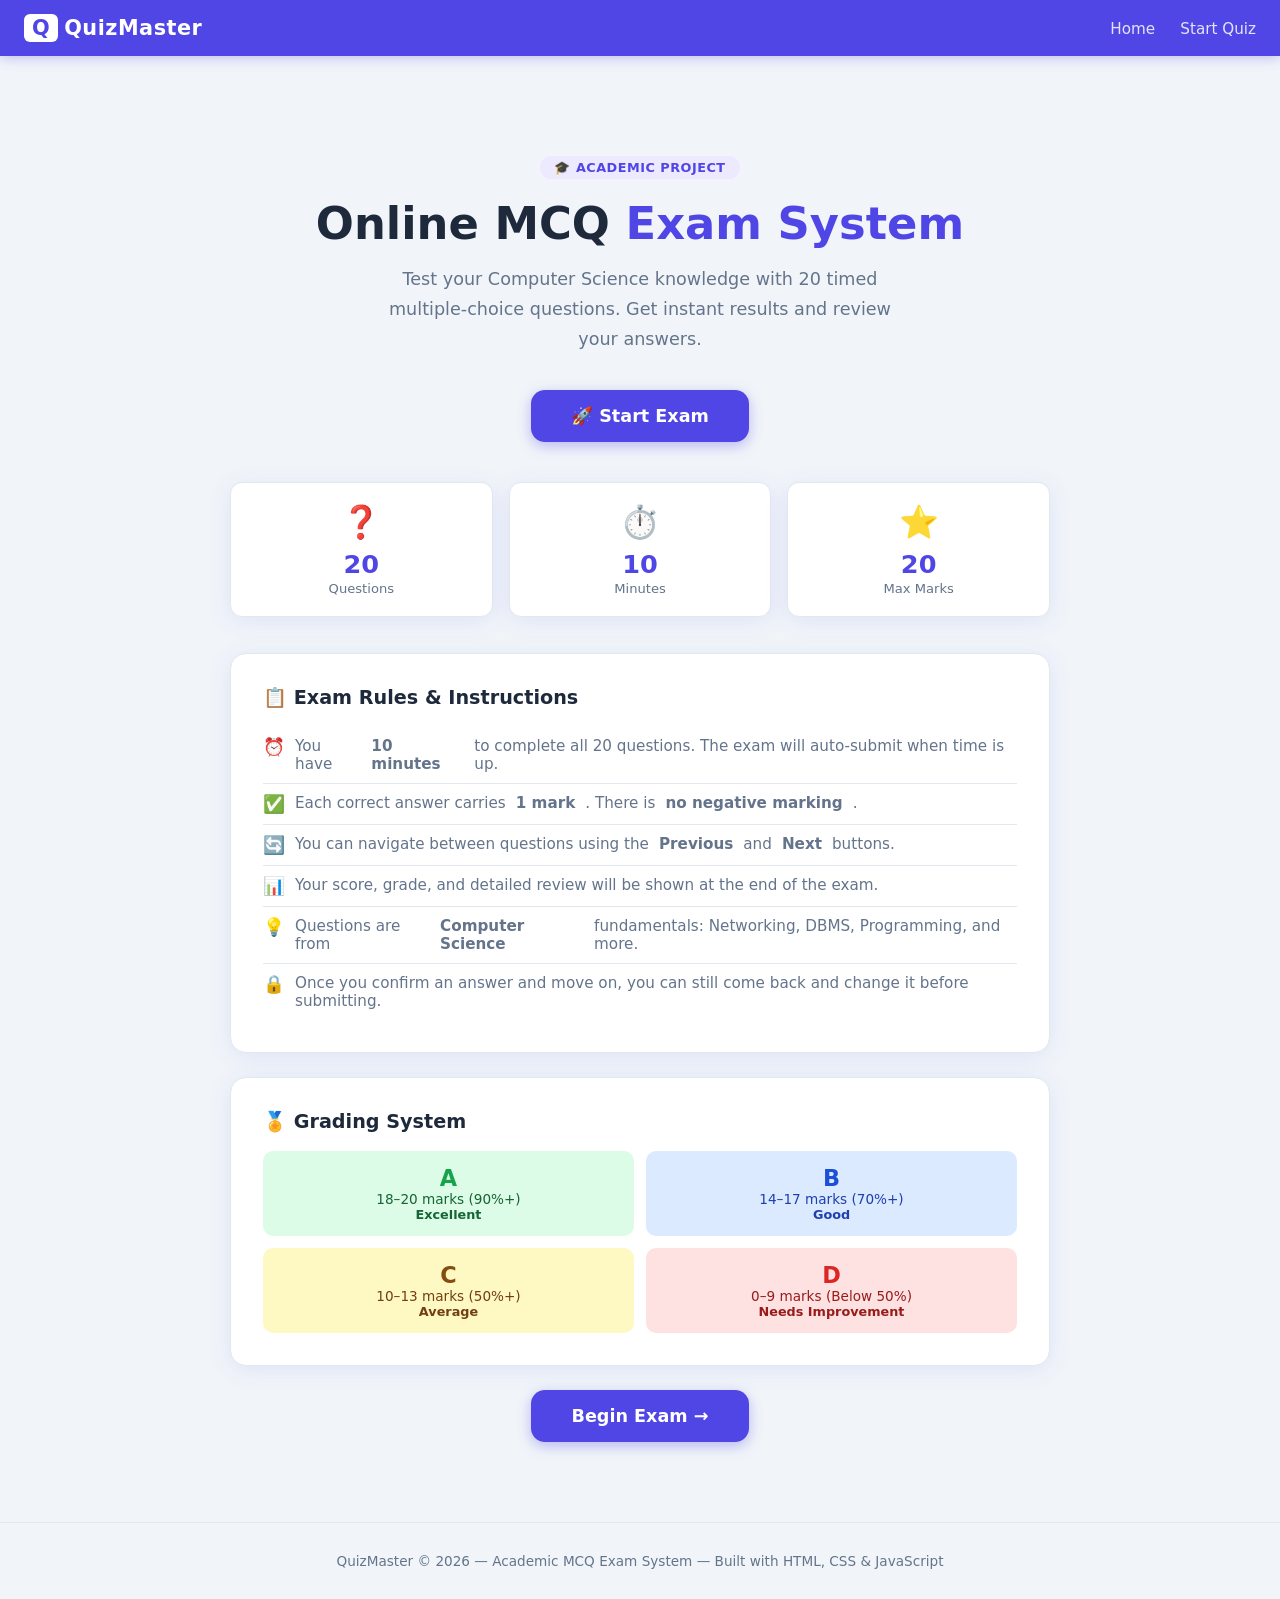
==== index.html @ 5ec212ed "build: complete Online MCQ Exam System academic project Agent-Logs-Url: https://github.com/manikanta" ====
<!DOCTYPE html>
<html lang="en">
<head>
  <meta charset="UTF-8" />
  <meta name="viewport" content="width=device-width, initial-scale=1.0" />
  <title>QuizMaster – Academic MCQ Exam System</title>
  <link rel="stylesheet" href="style.css" />
</head>
<body>

  <!-- NAVBAR -->
  <nav class="navbar">
    <a href="index.html" class="logo"><span>Q</span>QuizMaster</a>
    <div class="nav-links">
      <a href="index.html">Home</a>
      <a href="quiz.html">Start Quiz</a>
    </div>
  </nav>

  <!-- HERO -->
  <div class="container">
    <div class="hero">
      <span class="badge">🎓 Academic Project</span>
      <h1>Online MCQ <span>Exam System</span></h1>
      <p>Test your Computer Science knowledge with 20 timed multiple-choice questions. Get instant results and review your answers.</p>
      <a href="quiz.html" class="btn btn-primary btn-lg">
        🚀 Start Exam
      </a>
    </div>

    <!-- STATS -->
    <div class="stats-grid">
      <div class="stat-card">
        <div class="stat-icon">❓</div>
        <div class="stat-value">20</div>
        <div class="stat-label">Questions</div>
      </div>
      <div class="stat-card">
        <div class="stat-icon">⏱️</div>
        <div class="stat-value">10</div>
        <div class="stat-label">Minutes</div>
      </div>
      <div class="stat-card">
        <div class="stat-icon">⭐</div>
        <div class="stat-value">20</div>
        <div class="stat-label">Max Marks</div>
      </div>
    </div>

    <!-- INFO CARD -->
    <div class="card">
      <h2 style="font-size:1.2rem;font-weight:700;margin-bottom:18px;">📋 Exam Rules & Instructions</h2>
      <ul class="rules-list">
        <li><span class="icon">⏰</span> You have <strong>10 minutes</strong> to complete all 20 questions. The exam will auto-submit when time is up.</li>
        <li><span class="icon">✅</span> Each correct answer carries <strong>1 mark</strong>. There is <strong>no negative marking</strong>.</li>
        <li><span class="icon">🔄</span> You can navigate between questions using the <strong>Previous</strong> and <strong>Next</strong> buttons.</li>
        <li><span class="icon">📊</span> Your score, grade, and detailed review will be shown at the end of the exam.</li>
        <li><span class="icon">💡</span> Questions are from <strong>Computer Science</strong> fundamentals: Networking, DBMS, Programming, and more.</li>
        <li><span class="icon">🔒</span> Once you confirm an answer and move on, you can still come back and change it before submitting.</li>
      </ul>
    </div>

    <!-- GRADING CARD -->
    <div class="card">
      <h2 style="font-size:1.2rem;font-weight:700;margin-bottom:18px;">🏅 Grading System</h2>
      <div style="display:grid;grid-template-columns:repeat(2,1fr);gap:12px;">
        <div style="padding:14px;border-radius:10px;background:#dcfce7;text-align:center;">
          <div style="font-size:1.4rem;font-weight:800;color:#16a34a;">A</div>
          <div style="font-size:0.85rem;color:#166534;">18–20 marks (90%+)</div>
          <div style="font-size:0.8rem;color:#166534;font-weight:600;">Excellent</div>
        </div>
        <div style="padding:14px;border-radius:10px;background:#dbeafe;text-align:center;">
          <div style="font-size:1.4rem;font-weight:800;color:#1d4ed8;">B</div>
          <div style="font-size:0.85rem;color:#1e40af;">14–17 marks (70%+)</div>
          <div style="font-size:0.8rem;color:#1e40af;font-weight:600;">Good</div>
        </div>
        <div style="padding:14px;border-radius:10px;background:#fef9c3;text-align:center;">
          <div style="font-size:1.4rem;font-weight:800;color:#854d0e;">C</div>
          <div style="font-size:0.85rem;color:#713f12;">10–13 marks (50%+)</div>
          <div style="font-size:0.8rem;color:#713f12;font-weight:600;">Average</div>
        </div>
        <div style="padding:14px;border-radius:10px;background:#fee2e2;text-align:center;">
          <div style="font-size:1.4rem;font-weight:800;color:#dc2626;">D</div>
          <div style="font-size:0.85rem;color:#991b1b;">0–9 marks (Below 50%)</div>
          <div style="font-size:0.8rem;color:#991b1b;font-weight:600;">Needs Improvement</div>
        </div>
      </div>
    </div>

    <div style="text-align:center;margin-top:10px;">
      <a href="quiz.html" class="btn btn-primary btn-lg">Begin Exam →</a>
    </div>
  </div>

  <footer>
    <p>QuizMaster &copy; 2026 &mdash; Academic MCQ Exam System &mdash; Built with HTML, CSS &amp; JavaScript</p>
  </footer>

</body>
</html>
---- style.css ----
/* ===== GLOBAL RESET & VARIABLES ===== */
* {
  margin: 0;
  padding: 0;
  box-sizing: border-box;
}

:root {
  --primary: #4f46e5;
  --primary-dark: #3730a3;
  --primary-light: #818cf8;
  --success: #16a34a;
  --danger: #dc2626;
  --warning: #d97706;
  --bg: #f1f5f9;
  --card-bg: #ffffff;
  --text: #1e293b;
  --text-light: #64748b;
  --border: #e2e8f0;
  --shadow: 0 4px 24px rgba(79, 70, 229, 0.10);
  --radius: 16px;
}

body {
  font-family: 'Segoe UI', system-ui, -apple-system, sans-serif;
  background: var(--bg);
  color: var(--text);
  min-height: 100vh;
}

/* ===== NAVBAR ===== */
.navbar {
  background: var(--primary);
  color: #fff;
  padding: 16px 24px;
  display: flex;
  align-items: center;
  justify-content: space-between;
  box-shadow: 0 2px 12px rgba(79,70,229,0.3);
}

.navbar .logo {
  font-size: 1.3rem;
  font-weight: 700;
  letter-spacing: 0.5px;
  text-decoration: none;
  color: #fff;
}

.navbar .logo span {
  background: #fff;
  color: var(--primary);
  border-radius: 6px;
  padding: 2px 8px;
  margin-right: 6px;
  font-weight: 800;
}

.nav-links a {
  color: rgba(255,255,255,0.85);
  text-decoration: none;
  margin-left: 20px;
  font-size: 0.95rem;
  transition: color 0.2s;
}

.nav-links a:hover { color: #fff; }

/* ===== CONTAINER ===== */
.container {
  max-width: 860px;
  margin: 0 auto;
  padding: 40px 20px;
}

/* ===== HERO (Home) ===== */
.hero {
  text-align: center;
  padding: 60px 20px 40px;
}

.hero .badge {
  display: inline-block;
  background: #ede9fe;
  color: var(--primary);
  font-size: 0.8rem;
  font-weight: 600;
  border-radius: 999px;
  padding: 4px 14px;
  margin-bottom: 18px;
  letter-spacing: 0.5px;
  text-transform: uppercase;
}

.hero h1 {
  font-size: 2.8rem;
  font-weight: 800;
  color: var(--text);
  line-height: 1.2;
  margin-bottom: 14px;
}

.hero h1 span { color: var(--primary); }

.hero p {
  font-size: 1.1rem;
  color: var(--text-light);
  max-width: 520px;
  margin: 0 auto 36px;
  line-height: 1.7;
}

/* ===== CARDS ===== */
.card {
  background: var(--card-bg);
  border-radius: var(--radius);
  box-shadow: var(--shadow);
  border: 1px solid var(--border);
  padding: 32px;
  margin-bottom: 24px;
}

/* ===== STATS GRID ===== */
.stats-grid {
  display: grid;
  grid-template-columns: repeat(3, 1fr);
  gap: 16px;
  margin-bottom: 36px;
}

.stat-card {
  background: var(--card-bg);
  border-radius: 12px;
  border: 1px solid var(--border);
  padding: 20px;
  text-align: center;
  box-shadow: var(--shadow);
}

.stat-card .stat-icon {
  font-size: 2rem;
  margin-bottom: 8px;
}

.stat-card .stat-value {
  font-size: 1.6rem;
  font-weight: 800;
  color: var(--primary);
}

.stat-card .stat-label {
  font-size: 0.82rem;
  color: var(--text-light);
  margin-top: 2px;
}

/* ===== BUTTONS ===== */
.btn {
  display: inline-flex;
  align-items: center;
  gap: 8px;
  padding: 14px 32px;
  border-radius: 12px;
  font-size: 1rem;
  font-weight: 600;
  cursor: pointer;
  border: none;
  text-decoration: none;
  transition: all 0.2s;
}

.btn-primary {
  background: var(--primary);
  color: #fff;
  box-shadow: 0 4px 14px rgba(79,70,229,0.35);
}

.btn-primary:hover {
  background: var(--primary-dark);
  transform: translateY(-1px);
  box-shadow: 0 6px 20px rgba(79,70,229,0.4);
}

.btn-outline {
  background: transparent;
  color: var(--primary);
  border: 2px solid var(--primary);
}

.btn-outline:hover {
  background: var(--primary);
  color: #fff;
}

.btn-success {
  background: var(--success);
  color: #fff;
}

.btn-lg { padding: 16px 40px; font-size: 1.1rem; border-radius: 14px; }

/* ===== FORM: NAME INPUT ===== */
.form-group {
  margin-bottom: 20px;
}

.form-group label {
  display: block;
  font-weight: 600;
  margin-bottom: 8px;
  color: var(--text);
}

.form-group input, .form-group select {
  width: 100%;
  padding: 14px 16px;
  border: 2px solid var(--border);
  border-radius: 10px;
  font-size: 1rem;
  color: var(--text);
  background: #f8fafc;
  outline: none;
  transition: border-color 0.2s;
}

.form-group input:focus, .form-group select:focus {
  border-color: var(--primary);
  background: #fff;
}

/* ===== RULES LIST ===== */
.rules-list {
  list-style: none;
  padding: 0;
}

.rules-list li {
  padding: 10px 0;
  border-bottom: 1px solid var(--border);
  display: flex;
  align-items: flex-start;
  gap: 10px;
  color: var(--text-light);
  font-size: 0.95rem;
}

.rules-list li:last-child { border-bottom: none; }

.rules-list li .icon { font-size: 1.1rem; flex-shrink: 0; }

/* ===== QUIZ PAGE ===== */
.quiz-header {
  display: flex;
  align-items: center;
  justify-content: space-between;
  margin-bottom: 24px;
  flex-wrap: wrap;
  gap: 12px;
}

.question-counter {
  font-size: 0.9rem;
  color: var(--text-light);
  font-weight: 500;
}

.question-counter strong { color: var(--primary); }

/* Timer */
.timer-wrap {
  display: flex;
  align-items: center;
  gap: 8px;
  background: #fef3c7;
  border: 2px solid #fcd34d;
  border-radius: 10px;
  padding: 8px 16px;
}

.timer-wrap .timer-icon { font-size: 1.1rem; }

.timer-display {
  font-size: 1.2rem;
  font-weight: 700;
  color: var(--warning);
  min-width: 52px;
  text-align: center;
  font-variant-numeric: tabular-nums;
}

.timer-display.danger { color: var(--danger); animation: pulse 1s infinite; }

@keyframes pulse {
  0%, 100% { opacity: 1; }
  50% { opacity: 0.5; }
}

/* Progress Bar */
.progress-bar-wrap {
  background: var(--border);
  border-radius: 999px;
  height: 8px;
  margin-bottom: 28px;
  overflow: hidden;
}

.progress-bar {
  height: 100%;
  background: linear-gradient(90deg, var(--primary), var(--primary-light));
  border-radius: 999px;
  transition: width 0.4s ease;
}

/* Question */
.question-number {
  font-size: 0.8rem;
  font-weight: 700;
  color: var(--primary);
  text-transform: uppercase;
  letter-spacing: 1px;
  margin-bottom: 10px;
}

.question-text {
  font-size: 1.2rem;
  font-weight: 600;
  color: var(--text);
  line-height: 1.5;
  margin-bottom: 24px;
}

/* Options */
.options-list {
  display: flex;
  flex-direction: column;
  gap: 12px;
  margin-bottom: 28px;
}

.option-btn {
  display: flex;
  align-items: center;
  gap: 14px;
  padding: 16px 20px;
  border: 2px solid var(--border);
  border-radius: 12px;
  background: #f8fafc;
  cursor: pointer;
  transition: all 0.2s;
  text-align: left;
  font-size: 0.97rem;
  color: var(--text);
  width: 100%;
}

.option-btn:hover:not(:disabled) {
  border-color: var(--primary);
  background: #ede9fe;
}

.option-btn.selected {
  border-color: var(--primary);
  background: #ede9fe;
  color: var(--primary-dark);
  font-weight: 600;
}

.option-btn.correct {
  border-color: var(--success);
  background: #dcfce7;
  color: var(--success);
  font-weight: 600;
}

.option-btn.wrong {
  border-color: var(--danger);
  background: #fee2e2;
  color: var(--danger);
  font-weight: 600;
}

.option-btn:disabled { cursor: default; }

.option-label {
  width: 30px;
  height: 30px;
  border-radius: 50%;
  border: 2px solid currentColor;
  display: flex;
  align-items: center;
  justify-content: center;
  font-weight: 700;
  font-size: 0.85rem;
  flex-shrink: 0;
}

/* Nav Buttons */
.quiz-nav {
  display: flex;
  justify-content: space-between;
  align-items: center;
  gap: 12px;
}

/* ===== RESULT PAGE ===== */
.result-hero {
  text-align: center;
  padding: 20px 0 30px;
}

.result-emoji {
  font-size: 4rem;
  margin-bottom: 12px;
}

.result-grade {
  display: inline-block;
  font-size: 3rem;
  font-weight: 800;
  width: 100px;
  height: 100px;
  line-height: 100px;
  border-radius: 50%;
  margin-bottom: 16px;
}

.grade-a { background: #dcfce7; color: var(--success); }
.grade-b { background: #dbeafe; color: #1d4ed8; }
.grade-c { background: #fef9c3; color: #854d0e; }
.grade-d { background: #fee2e2; color: var(--danger); }

.result-title {
  font-size: 1.8rem;
  font-weight: 800;
  margin-bottom: 6px;
}

.result-subtitle {
  color: var(--text-light);
  font-size: 1rem;
  margin-bottom: 8px;
}

/* Score breakdown */
.score-breakdown {
  display: grid;
  grid-template-columns: repeat(2, 1fr);
  gap: 14px;
  margin: 24px 0;
}

.score-item {
  text-align: center;
  padding: 18px;
  border-radius: 12px;
  background: #f8fafc;
  border: 1px solid var(--border);
}

.score-item .score-val {
  font-size: 2rem;
  font-weight: 800;
}

.score-item .score-lbl {
  font-size: 0.8rem;
  color: var(--text-light);
  margin-top: 4px;
}

.text-success { color: var(--success); }
.text-danger  { color: var(--danger); }
.text-warning { color: var(--warning); }
.text-primary { color: var(--primary); }

/* Review section */
.review-section h3 {
  font-size: 1.1rem;
  font-weight: 700;
  margin-bottom: 16px;
  color: var(--text);
}

.review-item {
  border: 1px solid var(--border);
  border-radius: 12px;
  padding: 16px;
  margin-bottom: 12px;
  background: #f8fafc;
}

.review-item .q-text {
  font-weight: 600;
  margin-bottom: 10px;
  font-size: 0.95rem;
}

.review-answer {
  display: flex;
  align-items: center;
  gap: 8px;
  font-size: 0.88rem;
  margin-bottom: 4px;
}

.review-answer .dot {
  width: 10px;
  height: 10px;
  border-radius: 50%;
  flex-shrink: 0;
}

.dot-correct { background: var(--success); }
.dot-wrong   { background: var(--danger); }
.dot-skipped { background: var(--text-light); }

/* ===== FOOTER ===== */
footer {
  text-align: center;
  padding: 30px 20px;
  color: var(--text-light);
  font-size: 0.85rem;
  border-top: 1px solid var(--border);
  margin-top: 40px;
}

/* ===== RESPONSIVE ===== */
@media (max-width: 600px) {
  .hero h1 { font-size: 2rem; }
  .stats-grid { grid-template-columns: 1fr; }
  .score-breakdown { grid-template-columns: 1fr; }
  .quiz-nav { flex-direction: column; }
  .quiz-nav .btn { width: 100%; justify-content: center; }
  .card { padding: 20px; }
}
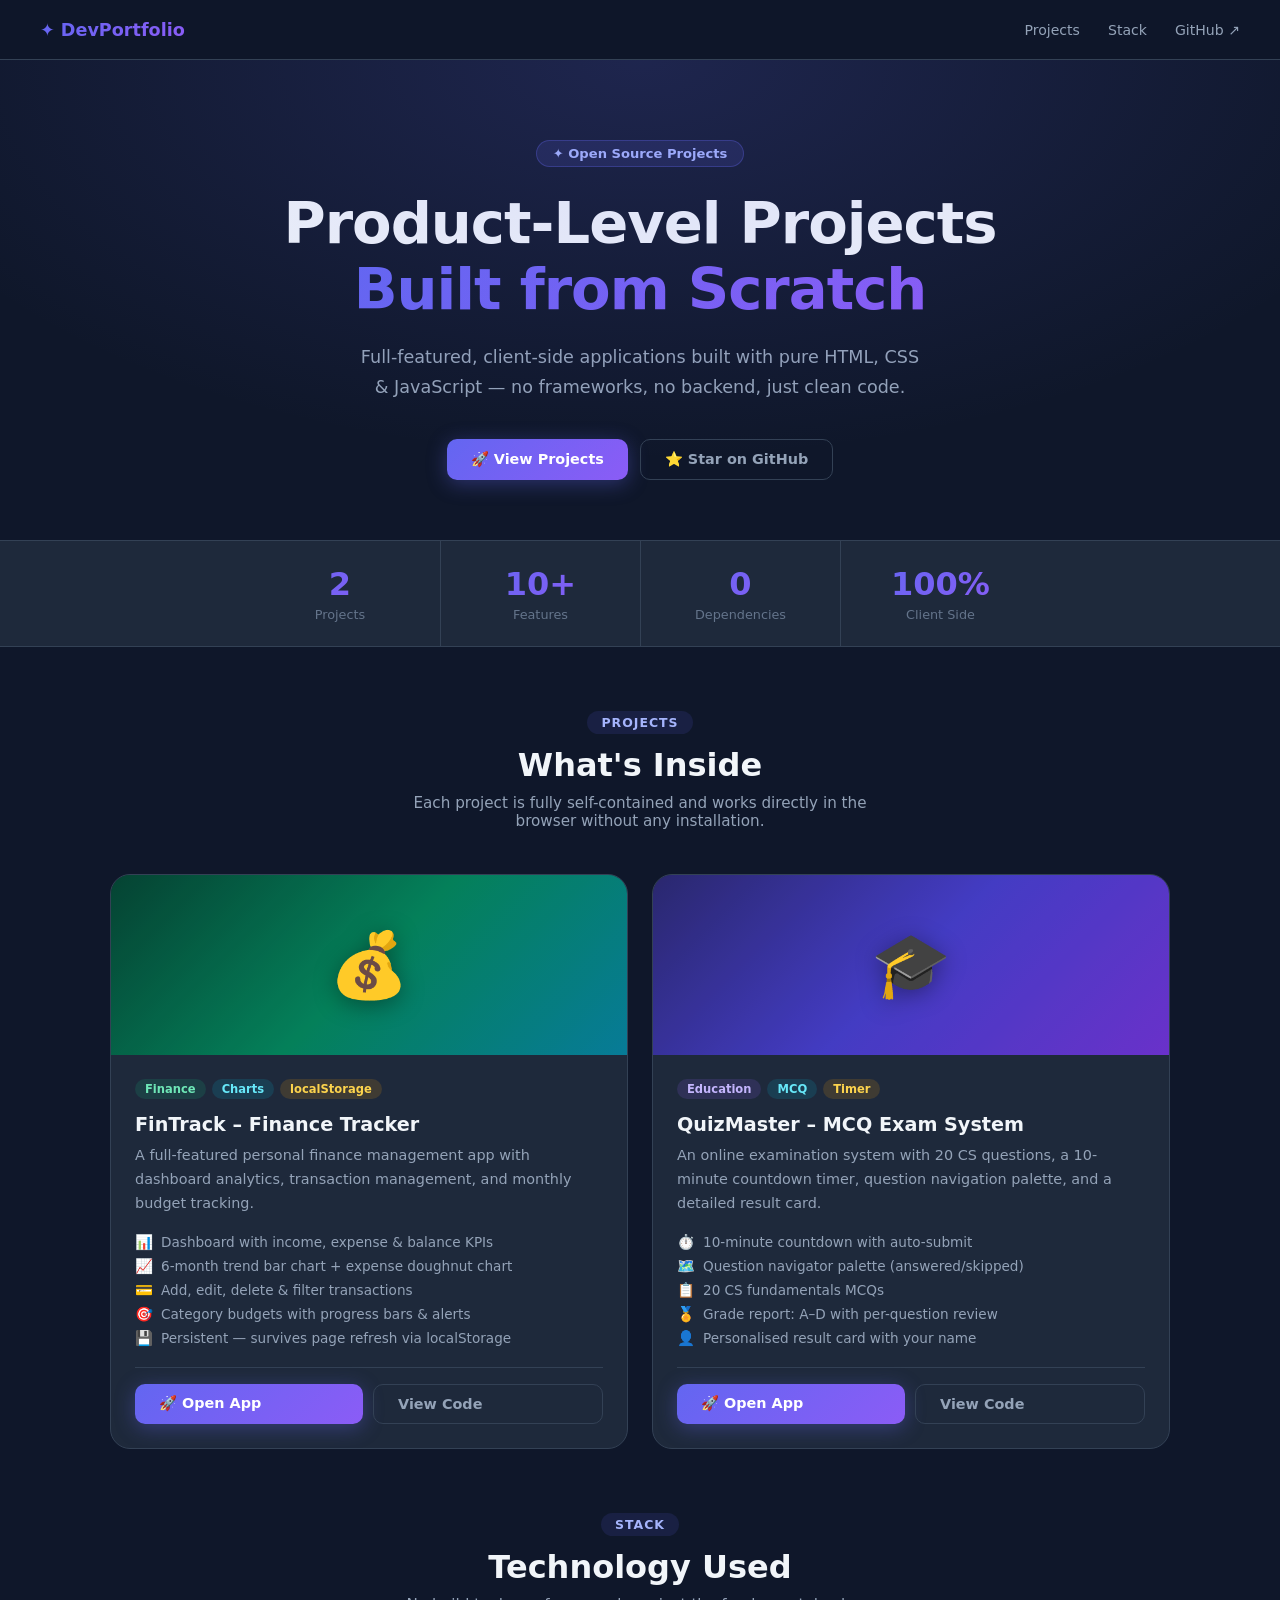
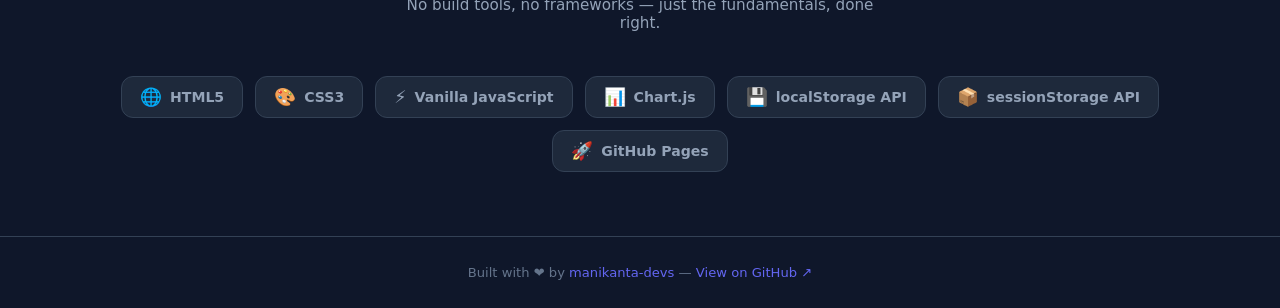
==== commit 2f131117: "deploy: add GitHub Pages workflow and portfolio landing page Agent-Logs-Url: https://github.com/mani" ====
--- a/index.html
+++ b/index.html
@@ -1,100 +1,347 @@
 <!DOCTYPE html>
 <html lang="en">
 <head>
-  <meta charset="UTF-8" />
-  <meta name="viewport" content="width=device-width, initial-scale=1.0" />
-  <title>QuizMaster – Academic MCQ Exam System</title>
-  <link rel="stylesheet" href="style.css" />
+  <meta charset="UTF-8"/>
+  <meta name="viewport" content="width=device-width,initial-scale=1.0"/>
+  <title>Dev Portfolio – Manikanta</title>
+  <style>
+    *, *::before, *::after { margin:0; padding:0; box-sizing:border-box; }
+
+    :root {
+      --bg:       #0f172a;
+      --surface:  #1e293b;
+      --surface2: #263147;
+      --border:   #334155;
+      --text:     #f1f5f9;
+      --text2:    #94a3b8;
+      --text3:    #64748b;
+      --indigo:   #6366f1;
+      --violet:   #8b5cf6;
+      --emerald:  #10b981;
+      --amber:    #f59e0b;
+      --rose:     #f43f5e;
+      --cyan:     #06b6d4;
+      --grad1:    linear-gradient(135deg,#6366f1,#8b5cf6);
+      --grad2:    linear-gradient(135deg,#10b981,#06b6d4);
+    }
+
+    body {
+      font-family:'Segoe UI',system-ui,-apple-system,sans-serif;
+      background:var(--bg);
+      color:var(--text);
+      min-height:100vh;
+    }
+
+    /* ── NAV ─────────────────────────────────────────── */
+    nav {
+      position:sticky; top:0; z-index:100;
+      background:rgba(15,23,42,.85);
+      backdrop-filter:blur(12px);
+      border-bottom:1px solid var(--border);
+      padding:0 40px;
+      height:60px;
+      display:flex; align-items:center; justify-content:space-between;
+    }
+    .brand { font-size:1.1rem; font-weight:800; background:var(--grad1); -webkit-background-clip:text; -webkit-text-fill-color:transparent; }
+    .nav-links { display:flex; gap:28px; }
+    .nav-links a { color:var(--text2); text-decoration:none; font-size:0.88rem; font-weight:500; transition:color .15s; }
+    .nav-links a:hover { color:var(--text); }
+
+    /* ── HERO ────────────────────────────────────────── */
+    .hero {
+      text-align:center;
+      padding:80px 20px 60px;
+      position:relative;
+      overflow:hidden;
+    }
+    .hero::before {
+      content:'';
+      position:absolute; inset:0;
+      background:radial-gradient(ellipse 800px 400px at 50% 0%, rgba(99,102,241,.18), transparent);
+      pointer-events:none;
+    }
+    .hero-eyebrow {
+      display:inline-flex; align-items:center; gap:8px;
+      background:rgba(99,102,241,.15);
+      border:1px solid rgba(99,102,241,.3);
+      color:#a5b4fc;
+      font-size:0.82rem; font-weight:600;
+      padding:5px 16px; border-radius:999px;
+      margin-bottom:24px;
+    }
+    .hero h1 {
+      font-size:clamp(2rem,5vw,3.6rem);
+      font-weight:900;
+      line-height:1.15;
+      margin-bottom:20px;
+      letter-spacing:-1px;
+    }
+    .hero h1 span { background:var(--grad1); -webkit-background-clip:text; -webkit-text-fill-color:transparent; }
+    .hero p { font-size:1.1rem; color:var(--text2); max-width:560px; margin:0 auto 36px; line-height:1.7; }
+
+    .hero-btns { display:flex; justify-content:center; gap:12px; flex-wrap:wrap; }
+
+    .btn {
+      display:inline-flex; align-items:center; gap:7px;
+      padding:11px 24px;
+      border-radius:10px;
+      font-size:0.9rem; font-weight:600;
+      text-decoration:none; cursor:pointer; border:none;
+      transition:all .2s;
+    }
+    .btn-gradient { background:var(--grad1); color:#fff; box-shadow:0 4px 20px rgba(99,102,241,.35); }
+    .btn-gradient:hover { transform:translateY(-2px); box-shadow:0 8px 28px rgba(99,102,241,.45); }
+    .btn-ghost { background:transparent; border:1.5px solid var(--border); color:var(--text2); }
+    .btn-ghost:hover { border-color:var(--indigo); color:var(--text); background:rgba(99,102,241,.08); }
+
+    /* ── STATS STRIP ─────────────────────────────────── */
+    .stats-strip {
+      display:flex; justify-content:center; gap:0;
+      border-top:1px solid var(--border);
+      border-bottom:1px solid var(--border);
+      background:var(--surface);
+    }
+    .stat { flex:1; max-width:200px; text-align:center; padding:24px 20px; }
+    .stat + .stat { border-left:1px solid var(--border); }
+    .stat .val { font-size:2rem; font-weight:900; background:var(--grad1); -webkit-background-clip:text; -webkit-text-fill-color:transparent; }
+    .stat .lbl { font-size:0.8rem; color:var(--text3); margin-top:4px; font-weight:500; }
+
+    /* ── SECTION ─────────────────────────────────────── */
+    .section { padding:64px 20px; max-width:1100px; margin:0 auto; }
+    .section-head { text-align:center; margin-bottom:44px; }
+    .section-tag {
+      display:inline-block;
+      background:rgba(99,102,241,.12);
+      color:#a5b4fc; font-size:0.78rem; font-weight:700;
+      padding:4px 14px; border-radius:999px;
+      text-transform:uppercase; letter-spacing:1px;
+      margin-bottom:12px;
+    }
+    .section-head h2 { font-size:clamp(1.4rem,3vw,2rem); font-weight:800; margin-bottom:10px; }
+    .section-head p  { font-size:0.95rem; color:var(--text2); max-width:500px; margin:0 auto; }
+
+    /* ── PROJECT CARDS ───────────────────────────────── */
+    .projects-grid {
+      display:grid;
+      grid-template-columns:repeat(auto-fit,minmax(340px,1fr));
+      gap:24px;
+    }
+
+    .project-card {
+      background:var(--surface);
+      border:1px solid var(--border);
+      border-radius:20px;
+      overflow:hidden;
+      display:flex; flex-direction:column;
+      transition:transform .2s, box-shadow .2s, border-color .2s;
+    }
+    .project-card:hover {
+      transform:translateY(-6px);
+      box-shadow:0 20px 60px rgba(0,0,0,.4);
+      border-color:rgba(99,102,241,.4);
+    }
+
+    .card-banner {
+      height:180px;
+      display:flex; align-items:center; justify-content:center;
+      font-size:4rem;
+      position:relative;
+      overflow:hidden;
+    }
+    .card-banner::after {
+      content:'';
+      position:absolute; inset:0;
+      background:rgba(0,0,0,.15);
+    }
+    .card-banner .emoji { position:relative; z-index:1; filter:drop-shadow(0 4px 12px rgba(0,0,0,.4)); }
+
+    .banner-quizmaster { background:linear-gradient(135deg,#312e81,#4f46e5,#7c3aed); }
+    .banner-fintrack    { background:linear-gradient(135deg,#064e3b,#059669,#0891b2); }
+
+    .card-body { padding:24px; flex:1; display:flex; flex-direction:column; }
+
+    .project-tags { display:flex; gap:6px; flex-wrap:wrap; margin-bottom:14px; }
+    .tag {
+      font-size:0.72rem; font-weight:600;
+      padding:3px 10px; border-radius:999px;
+    }
+    .tag-purple { background:rgba(139,92,246,.15); color:#c4b5fd; }
+    .tag-green  { background:rgba(16,185,129,.15); color:#6ee7b7; }
+    .tag-blue   { background:rgba(6,182,212,.15);  color:#67e8f9; }
+    .tag-amber  { background:rgba(245,158,11,.15); color:#fcd34d; }
+
+    .card-body h3 { font-size:1.2rem; font-weight:800; margin-bottom:8px; }
+    .card-body p  { font-size:0.9rem; color:var(--text2); line-height:1.65; flex:1; margin-bottom:18px; }
+
+    .feature-list { list-style:none; margin-bottom:20px; display:flex; flex-direction:column; gap:7px; }
+    .feature-list li { display:flex; align-items:flex-start; gap:8px; font-size:0.85rem; color:var(--text2); }
+    .feature-list li span { font-size:0.9rem; }
+
+    .card-footer {
+      display:flex; gap:10px; padding-top:16px;
+      border-top:1px solid var(--border);
+    }
+    .card-footer a { flex:1; text-align:center; }
+
+    /* ── TECH STACK ──────────────────────────────────── */
+    .tech-grid {
+      display:flex; justify-content:center; flex-wrap:wrap; gap:12px;
+    }
+    .tech-chip {
+      display:flex; align-items:center; gap:8px;
+      background:var(--surface);
+      border:1px solid var(--border);
+      padding:10px 18px; border-radius:12px;
+      font-size:0.88rem; font-weight:600;
+      color:var(--text2);
+      transition:all .18s;
+    }
+    .tech-chip:hover { border-color:var(--indigo); color:var(--text); background:var(--surface2); }
+    .tech-chip .tc-icon { font-size:1.1rem; }
+
+    /* ── FOOTER ──────────────────────────────────────── */
+    footer {
+      border-top:1px solid var(--border);
+      text-align:center;
+      padding:28px 20px;
+      color:var(--text3);
+      font-size:0.82rem;
+    }
+    footer a { color:var(--indigo); text-decoration:none; }
+    footer a:hover { text-decoration:underline; }
+
+    /* ── RESPONSIVE ──────────────────────────────────── */
+    @media (max-width:600px) {
+      nav { padding:0 16px; }
+      .nav-links { gap:16px; }
+      .stats-strip { flex-wrap:wrap; }
+      .stat { max-width:50%; }
+      .stat + .stat:nth-child(odd) { border-left:none; border-top:1px solid var(--border); }
+    }
+  </style>
 </head>
 <body>
 
-  <!-- NAVBAR -->
-  <nav class="navbar">
-    <a href="index.html" class="logo"><span>Q</span>QuizMaster</a>
-    <div class="nav-links">
-      <a href="index.html">Home</a>
-      <a href="quiz.html">Start Quiz</a>
-    </div>
-  </nav>
-
-  <!-- HERO -->
-  <div class="container">
-    <div class="hero">
-      <span class="badge">🎓 Academic Project</span>
-      <h1>Online MCQ <span>Exam System</span></h1>
-      <p>Test your Computer Science knowledge with 20 timed multiple-choice questions. Get instant results and review your answers.</p>
-      <a href="quiz.html" class="btn btn-primary btn-lg">
-        🚀 Start Exam
-      </a>
-    </div>
-
-    <!-- STATS -->
-    <div class="stats-grid">
-      <div class="stat-card">
-        <div class="stat-icon">❓</div>
-        <div class="stat-value">20</div>
-        <div class="stat-label">Questions</div>
+<!-- NAV -->
+<nav>
+  <div class="brand">✦ DevPortfolio</div>
+  <div class="nav-links">
+    <a href="#projects">Projects</a>
+    <a href="#stack">Stack</a>
+    <a href="https://github.com/manikanta-devs/Project-" target="_blank">GitHub ↗</a>
+  </div>
+</nav>
+
+<!-- HERO -->
+<section class="hero">
+  <div class="hero-eyebrow">✦ Open Source Projects</div>
+  <h1>Product-Level Projects<br/><span>Built from Scratch</span></h1>
+  <p>Full-featured, client-side applications built with pure HTML, CSS &amp; JavaScript — no frameworks, no backend, just clean code.</p>
+  <div class="hero-btns">
+    <a href="#projects" class="btn btn-gradient">🚀 View Projects</a>
+    <a href="https://github.com/manikanta-devs/Project-" target="_blank" class="btn btn-ghost">⭐ Star on GitHub</a>
+  </div>
+</section>
+
+<!-- STATS STRIP -->
+<div class="stats-strip">
+  <div class="stat"><div class="val">2</div><div class="lbl">Projects</div></div>
+  <div class="stat"><div class="val">10+</div><div class="lbl">Features</div></div>
+  <div class="stat"><div class="val">0</div><div class="lbl">Dependencies</div></div>
+  <div class="stat"><div class="val">100%</div><div class="lbl">Client Side</div></div>
+</div>
+
+<!-- PROJECTS -->
+<section class="section" id="projects">
+  <div class="section-head">
+    <div class="section-tag">Projects</div>
+    <h2>What's Inside</h2>
+    <p>Each project is fully self-contained and works directly in the browser without any installation.</p>
+  </div>
+
+  <div class="projects-grid">
+
+    <!-- FinTrack -->
+    <div class="project-card">
+      <div class="card-banner banner-fintrack">
+        <span class="emoji">💰</span>
       </div>
-      <div class="stat-card">
-        <div class="stat-icon">⏱️</div>
-        <div class="stat-value">10</div>
-        <div class="stat-label">Minutes</div>
-      </div>
-      <div class="stat-card">
-        <div class="stat-icon">⭐</div>
-        <div class="stat-value">20</div>
-        <div class="stat-label">Max Marks</div>
-      </div>
-    </div>
-
-    <!-- INFO CARD -->
-    <div class="card">
-      <h2 style="font-size:1.2rem;font-weight:700;margin-bottom:18px;">📋 Exam Rules & Instructions</h2>
-      <ul class="rules-list">
-        <li><span class="icon">⏰</span> You have <strong>10 minutes</strong> to complete all 20 questions. The exam will auto-submit when time is up.</li>
-        <li><span class="icon">✅</span> Each correct answer carries <strong>1 mark</strong>. There is <strong>no negative marking</strong>.</li>
-        <li><span class="icon">🔄</span> You can navigate between questions using the <strong>Previous</strong> and <strong>Next</strong> buttons.</li>
-        <li><span class="icon">📊</span> Your score, grade, and detailed review will be shown at the end of the exam.</li>
-        <li><span class="icon">💡</span> Questions are from <strong>Computer Science</strong> fundamentals: Networking, DBMS, Programming, and more.</li>
-        <li><span class="icon">🔒</span> Once you confirm an answer and move on, you can still come back and change it before submitting.</li>
-      </ul>
-    </div>
-
-    <!-- GRADING CARD -->
-    <div class="card">
-      <h2 style="font-size:1.2rem;font-weight:700;margin-bottom:18px;">🏅 Grading System</h2>
-      <div style="display:grid;grid-template-columns:repeat(2,1fr);gap:12px;">
-        <div style="padding:14px;border-radius:10px;background:#dcfce7;text-align:center;">
-          <div style="font-size:1.4rem;font-weight:800;color:#16a34a;">A</div>
-          <div style="font-size:0.85rem;color:#166534;">18–20 marks (90%+)</div>
-          <div style="font-size:0.8rem;color:#166534;font-weight:600;">Excellent</div>
+      <div class="card-body">
+        <div class="project-tags">
+          <span class="tag tag-green">Finance</span>
+          <span class="tag tag-blue">Charts</span>
+          <span class="tag tag-amber">localStorage</span>
         </div>
-        <div style="padding:14px;border-radius:10px;background:#dbeafe;text-align:center;">
-          <div style="font-size:1.4rem;font-weight:800;color:#1d4ed8;">B</div>
-          <div style="font-size:0.85rem;color:#1e40af;">14–17 marks (70%+)</div>
-          <div style="font-size:0.8rem;color:#1e40af;font-weight:600;">Good</div>
-        </div>
-        <div style="padding:14px;border-radius:10px;background:#fef9c3;text-align:center;">
-          <div style="font-size:1.4rem;font-weight:800;color:#854d0e;">C</div>
-          <div style="font-size:0.85rem;color:#713f12;">10–13 marks (50%+)</div>
-          <div style="font-size:0.8rem;color:#713f12;font-weight:600;">Average</div>
-        </div>
-        <div style="padding:14px;border-radius:10px;background:#fee2e2;text-align:center;">
-          <div style="font-size:1.4rem;font-weight:800;color:#dc2626;">D</div>
-          <div style="font-size:0.85rem;color:#991b1b;">0–9 marks (Below 50%)</div>
-          <div style="font-size:0.8rem;color:#991b1b;font-weight:600;">Needs Improvement</div>
+        <h3>FinTrack – Finance Tracker</h3>
+        <p>A full-featured personal finance management app with dashboard analytics, transaction management, and monthly budget tracking.</p>
+        <ul class="feature-list">
+          <li><span>📊</span> Dashboard with income, expense &amp; balance KPIs</li>
+          <li><span>📈</span> 6-month trend bar chart + expense doughnut chart</li>
+          <li><span>💳</span> Add, edit, delete &amp; filter transactions</li>
+          <li><span>🎯</span> Category budgets with progress bars &amp; alerts</li>
+          <li><span>💾</span> Persistent — survives page refresh via localStorage</li>
+        </ul>
+        <div class="card-footer">
+          <a href="finance/index.html" class="btn btn-gradient">🚀 Open App</a>
+          <a href="https://github.com/manikanta-devs/Project-/tree/main/finance" target="_blank" class="btn btn-ghost">View Code</a>
         </div>
       </div>
     </div>
 
-    <div style="text-align:center;margin-top:10px;">
-      <a href="quiz.html" class="btn btn-primary btn-lg">Begin Exam →</a>
+    <!-- QuizMaster -->
+    <div class="project-card">
+      <div class="card-banner banner-quizmaster">
+        <span class="emoji">🎓</span>
+      </div>
+      <div class="card-body">
+        <div class="project-tags">
+          <span class="tag tag-purple">Education</span>
+          <span class="tag tag-blue">MCQ</span>
+          <span class="tag tag-amber">Timer</span>
+        </div>
+        <h3>QuizMaster – MCQ Exam System</h3>
+        <p>An online examination system with 20 CS questions, a 10-minute countdown timer, question navigation palette, and a detailed result card.</p>
+        <ul class="feature-list">
+          <li><span>⏱️</span> 10-minute countdown with auto-submit</li>
+          <li><span>🗺️</span> Question navigator palette (answered/skipped)</li>
+          <li><span>📋</span> 20 CS fundamentals MCQs</li>
+          <li><span>🏅</span> Grade report: A–D with per-question review</li>
+          <li><span>👤</span> Personalised result card with your name</li>
+        </ul>
+        <div class="card-footer">
+          <a href="quiz-home.html" class="btn btn-gradient">🚀 Open App</a>
+          <a href="https://github.com/manikanta-devs/Project-" target="_blank" class="btn btn-ghost">View Code</a>
+        </div>
+      </div>
     </div>
-  </div>
-
-  <footer>
-    <p>QuizMaster &copy; 2026 &mdash; Academic MCQ Exam System &mdash; Built with HTML, CSS &amp; JavaScript</p>
-  </footer>
+
+  </div>
+</section>
+
+<!-- TECH STACK -->
+<section class="section" id="stack" style="padding-top:0;">
+  <div class="section-head">
+    <div class="section-tag">Stack</div>
+    <h2>Technology Used</h2>
+    <p>No build tools, no frameworks — just the fundamentals, done right.</p>
+  </div>
+  <div class="tech-grid">
+    <div class="tech-chip"><span class="tc-icon">🌐</span> HTML5</div>
+    <div class="tech-chip"><span class="tc-icon">🎨</span> CSS3</div>
+    <div class="tech-chip"><span class="tc-icon">⚡</span> Vanilla JavaScript</div>
+    <div class="tech-chip"><span class="tc-icon">📊</span> Chart.js</div>
+    <div class="tech-chip"><span class="tc-icon">💾</span> localStorage API</div>
+    <div class="tech-chip"><span class="tc-icon">📦</span> sessionStorage API</div>
+    <div class="tech-chip"><span class="tc-icon">🚀</span> GitHub Pages</div>
+  </div>
+</section>
+
+<!-- FOOTER -->
+<footer>
+  Built with ❤️ by <a href="https://github.com/manikanta-devs" target="_blank">manikanta-devs</a> &mdash;
+  <a href="https://github.com/manikanta-devs/Project-" target="_blank">View on GitHub ↗</a>
+</footer>
 
 </body>
 </html>
+
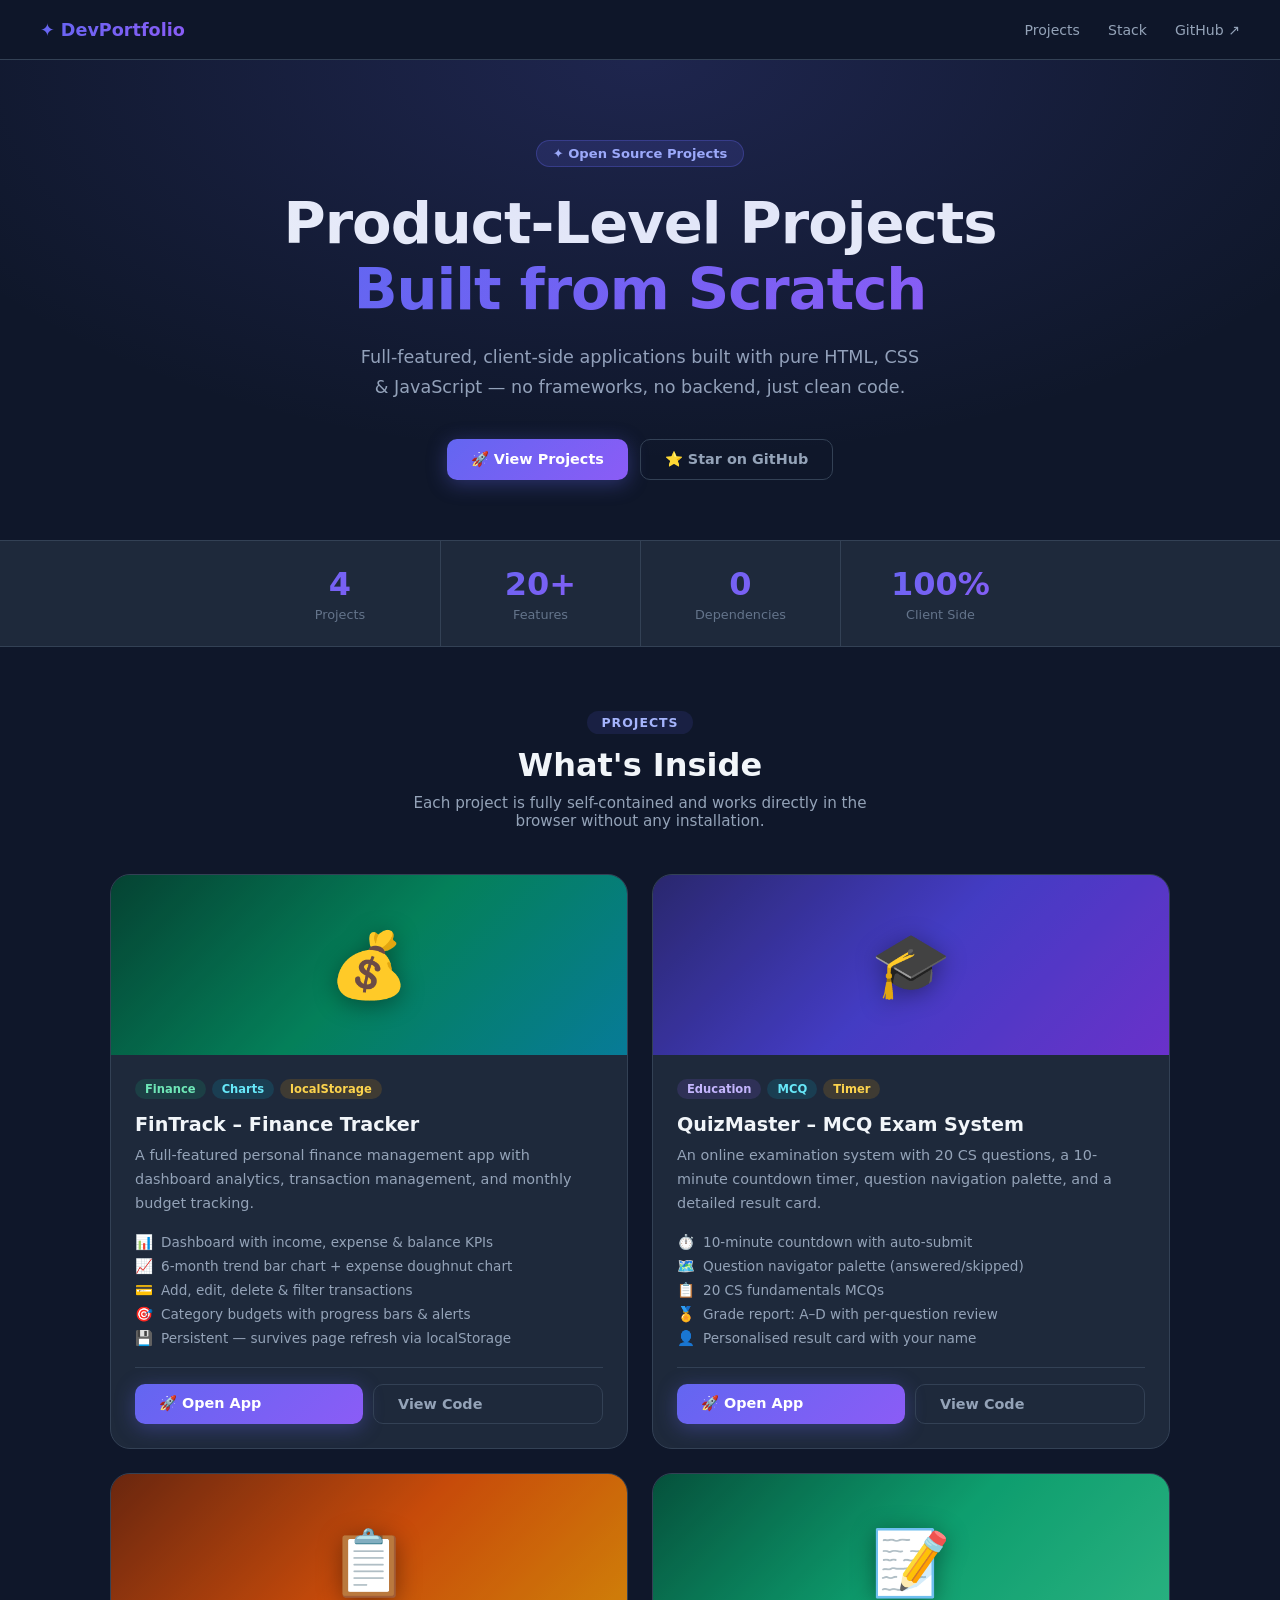
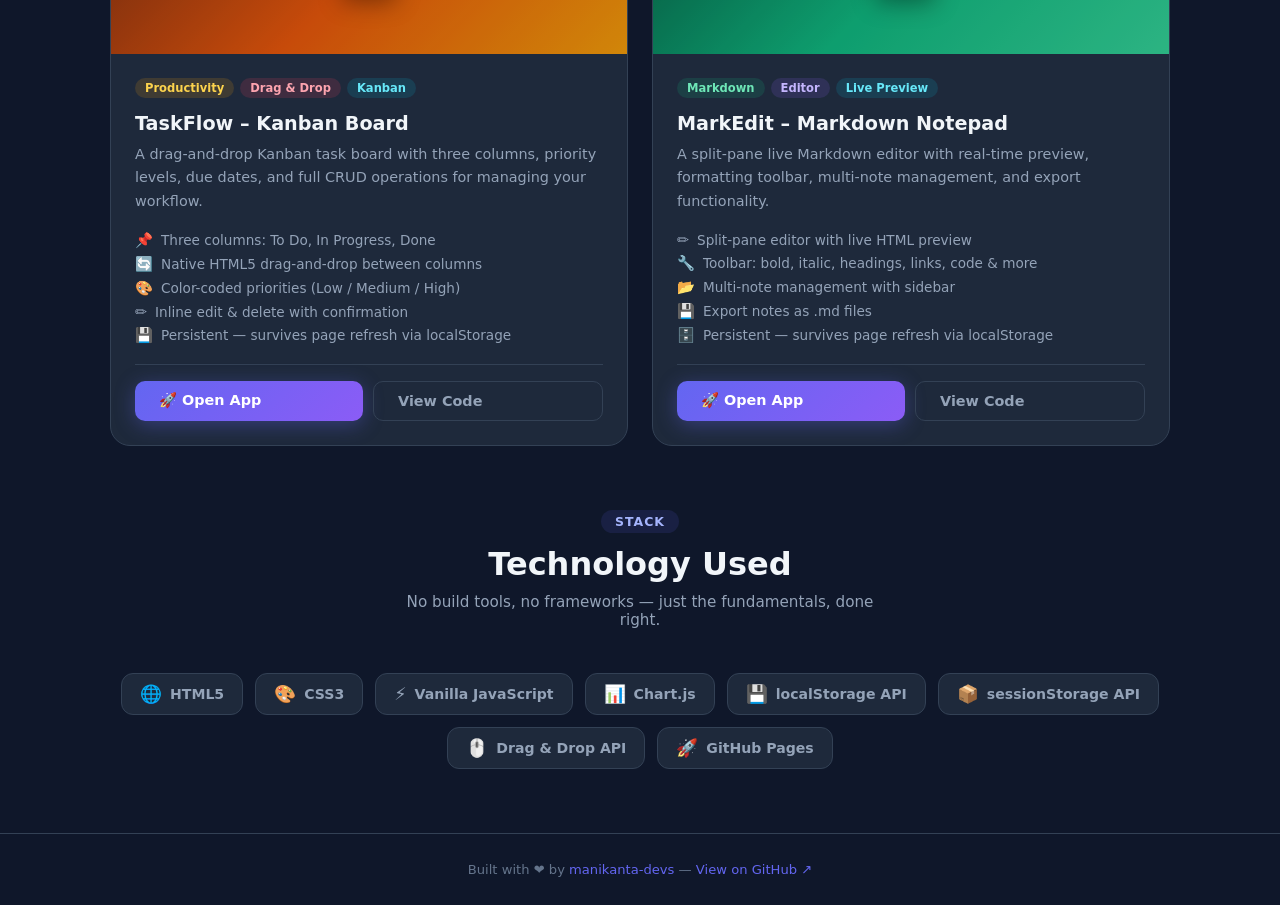
==== commit 6c5ec216: "Add TaskFlow Kanban Board and MarkEdit Markdown Notepad projects, update portfolio to 4 projects Age" ====
--- a/index.html
+++ b/index.html
@@ -123,7 +123,7 @@
     /* ── PROJECT CARDS ───────────────────────────────── */
     .projects-grid {
       display:grid;
-      grid-template-columns:repeat(auto-fit,minmax(340px,1fr));
+      grid-template-columns:repeat(2,1fr);
       gap:24px;
     }
 
@@ -155,8 +155,10 @@
     }
     .card-banner .emoji { position:relative; z-index:1; filter:drop-shadow(0 4px 12px rgba(0,0,0,.4)); }
 
-    .banner-quizmaster { background:linear-gradient(135deg,#312e81,#4f46e5,#7c3aed); }
     .banner-fintrack    { background:linear-gradient(135deg,#064e3b,#059669,#0891b2); }
+    .banner-quizmaster  { background:linear-gradient(135deg,#312e81,#4f46e5,#7c3aed); }
+    .banner-taskflow    { background:linear-gradient(135deg,#7c2d12,#ea580c,#f59e0b); }
+    .banner-markedit    { background:linear-gradient(135deg,#065f46,#10b981,#34d399); }
 
     .card-body { padding:24px; flex:1; display:flex; flex-direction:column; }
 
@@ -169,6 +171,7 @@
     .tag-green  { background:rgba(16,185,129,.15); color:#6ee7b7; }
     .tag-blue   { background:rgba(6,182,212,.15);  color:#67e8f9; }
     .tag-amber  { background:rgba(245,158,11,.15); color:#fcd34d; }
+    .tag-rose   { background:rgba(244,63,94,.15);  color:#fda4af; }
 
     .card-body h3 { font-size:1.2rem; font-weight:800; margin-bottom:8px; }
     .card-body p  { font-size:0.9rem; color:var(--text2); line-height:1.65; flex:1; margin-bottom:18px; }
@@ -211,6 +214,9 @@
     footer a:hover { text-decoration:underline; }
 
     /* ── RESPONSIVE ──────────────────────────────────── */
+    @media (max-width:768px) {
+      .projects-grid { grid-template-columns:1fr; }
+    }
     @media (max-width:600px) {
       nav { padding:0 16px; }
       .nav-links { gap:16px; }
@@ -245,8 +251,8 @@
 
 <!-- STATS STRIP -->
 <div class="stats-strip">
-  <div class="stat"><div class="val">2</div><div class="lbl">Projects</div></div>
-  <div class="stat"><div class="val">10+</div><div class="lbl">Features</div></div>
+  <div class="stat"><div class="val">4</div><div class="lbl">Projects</div></div>
+  <div class="stat"><div class="val">20+</div><div class="lbl">Features</div></div>
   <div class="stat"><div class="val">0</div><div class="lbl">Dependencies</div></div>
   <div class="stat"><div class="val">100%</div><div class="lbl">Client Side</div></div>
 </div>
@@ -315,6 +321,60 @@
       </div>
     </div>
 
+    <!-- TaskFlow -->
+    <div class="project-card">
+      <div class="card-banner banner-taskflow">
+        <span class="emoji">📋</span>
+      </div>
+      <div class="card-body">
+        <div class="project-tags">
+          <span class="tag tag-amber">Productivity</span>
+          <span class="tag tag-rose">Drag &amp; Drop</span>
+          <span class="tag tag-blue">Kanban</span>
+        </div>
+        <h3>TaskFlow – Kanban Board</h3>
+        <p>A drag-and-drop Kanban task board with three columns, priority levels, due dates, and full CRUD operations for managing your workflow.</p>
+        <ul class="feature-list">
+          <li><span>📌</span> Three columns: To Do, In Progress, Done</li>
+          <li><span>🔄</span> Native HTML5 drag-and-drop between columns</li>
+          <li><span>🎨</span> Color-coded priorities (Low / Medium / High)</li>
+          <li><span>✏️</span> Inline edit &amp; delete with confirmation</li>
+          <li><span>💾</span> Persistent — survives page refresh via localStorage</li>
+        </ul>
+        <div class="card-footer">
+          <a href="taskflow/index.html" class="btn btn-gradient">🚀 Open App</a>
+          <a href="https://github.com/manikanta-devs/Project-/tree/main/taskflow" target="_blank" class="btn btn-ghost">View Code</a>
+        </div>
+      </div>
+    </div>
+
+    <!-- MarkEdit -->
+    <div class="project-card">
+      <div class="card-banner banner-markedit">
+        <span class="emoji">📝</span>
+      </div>
+      <div class="card-body">
+        <div class="project-tags">
+          <span class="tag tag-green">Markdown</span>
+          <span class="tag tag-purple">Editor</span>
+          <span class="tag tag-blue">Live Preview</span>
+        </div>
+        <h3>MarkEdit – Markdown Notepad</h3>
+        <p>A split-pane live Markdown editor with real-time preview, formatting toolbar, multi-note management, and export functionality.</p>
+        <ul class="feature-list">
+          <li><span>✏️</span> Split-pane editor with live HTML preview</li>
+          <li><span>🔧</span> Toolbar: bold, italic, headings, links, code &amp; more</li>
+          <li><span>📂</span> Multi-note management with sidebar</li>
+          <li><span>💾</span> Export notes as .md files</li>
+          <li><span>🗄️</span> Persistent — survives page refresh via localStorage</li>
+        </ul>
+        <div class="card-footer">
+          <a href="markedit/index.html" class="btn btn-gradient">🚀 Open App</a>
+          <a href="https://github.com/manikanta-devs/Project-/tree/main/markedit" target="_blank" class="btn btn-ghost">View Code</a>
+        </div>
+      </div>
+    </div>
+
   </div>
 </section>
 
@@ -332,6 +392,7 @@
     <div class="tech-chip"><span class="tc-icon">📊</span> Chart.js</div>
     <div class="tech-chip"><span class="tc-icon">💾</span> localStorage API</div>
     <div class="tech-chip"><span class="tc-icon">📦</span> sessionStorage API</div>
+    <div class="tech-chip"><span class="tc-icon">🖱️</span> Drag &amp; Drop API</div>
     <div class="tech-chip"><span class="tc-icon">🚀</span> GitHub Pages</div>
   </div>
 </section>
@@ -344,4 +405,3 @@
 
 </body>
 </html>
-
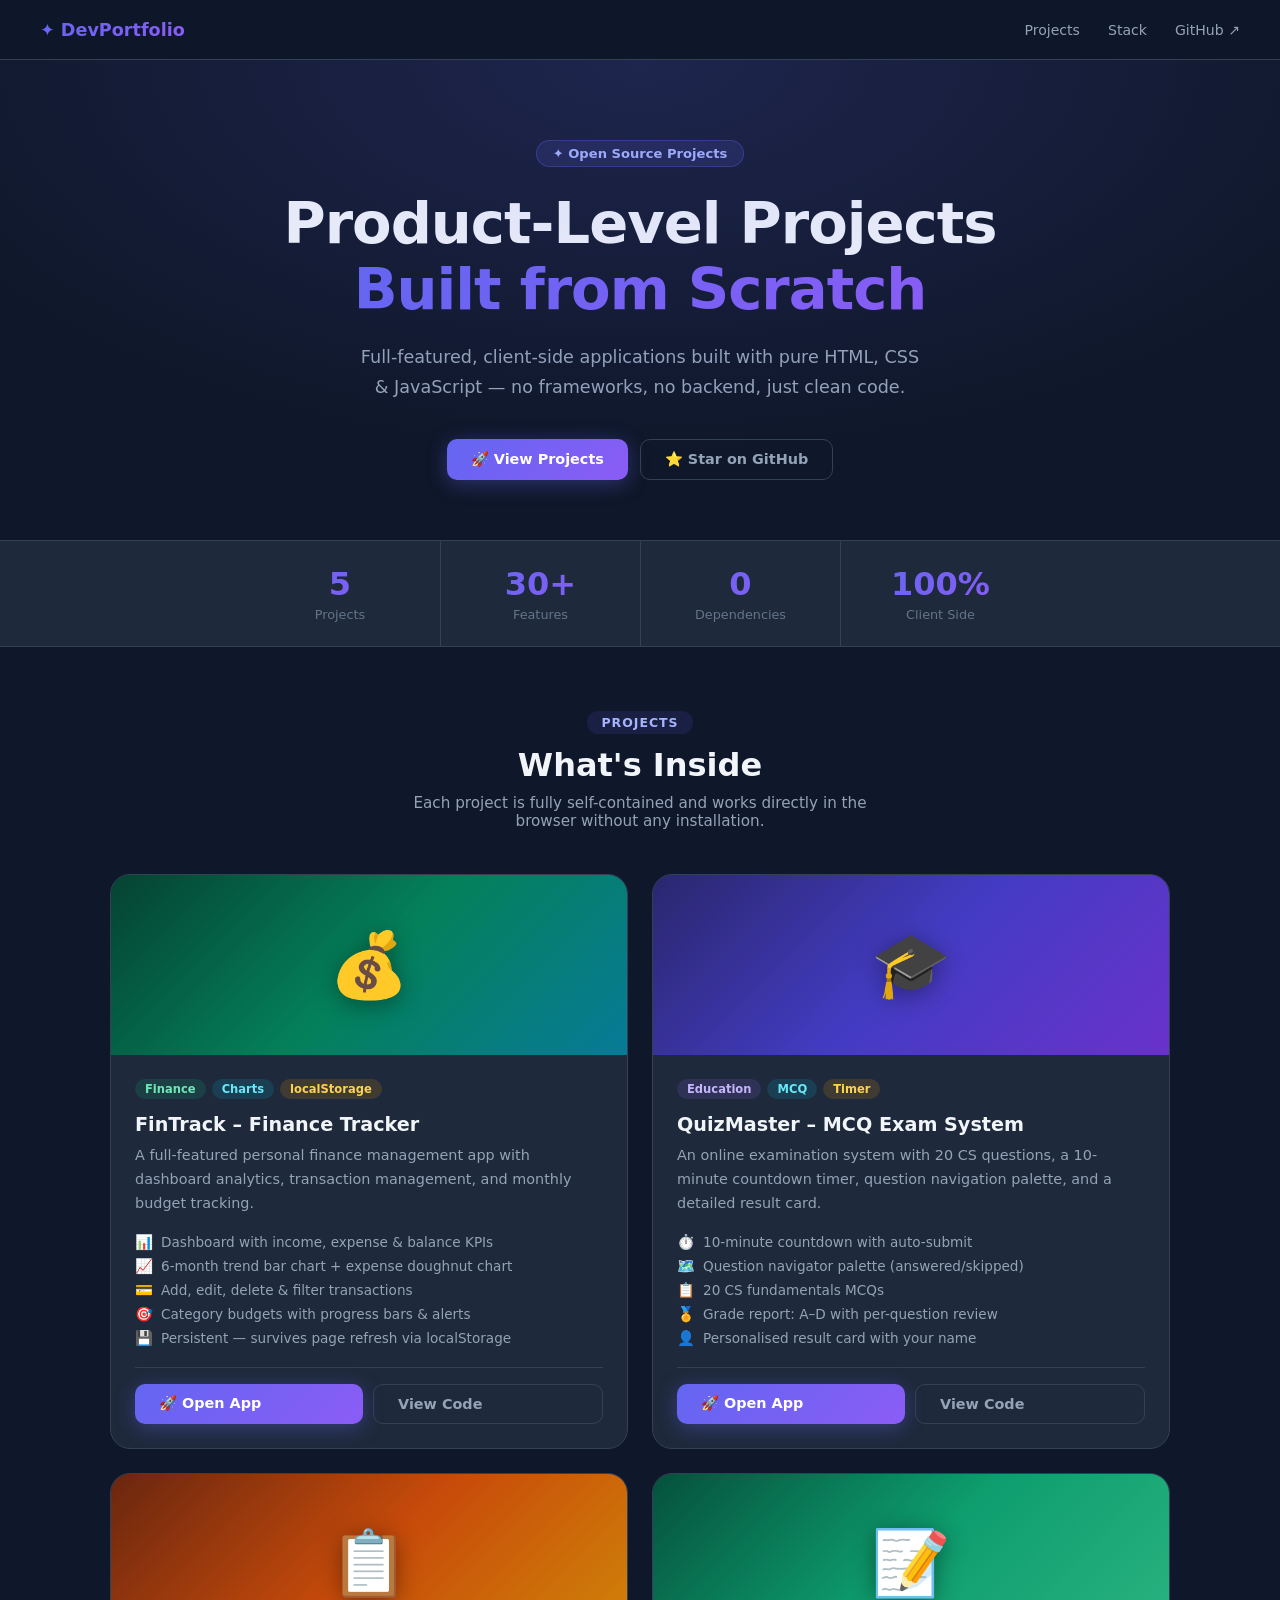
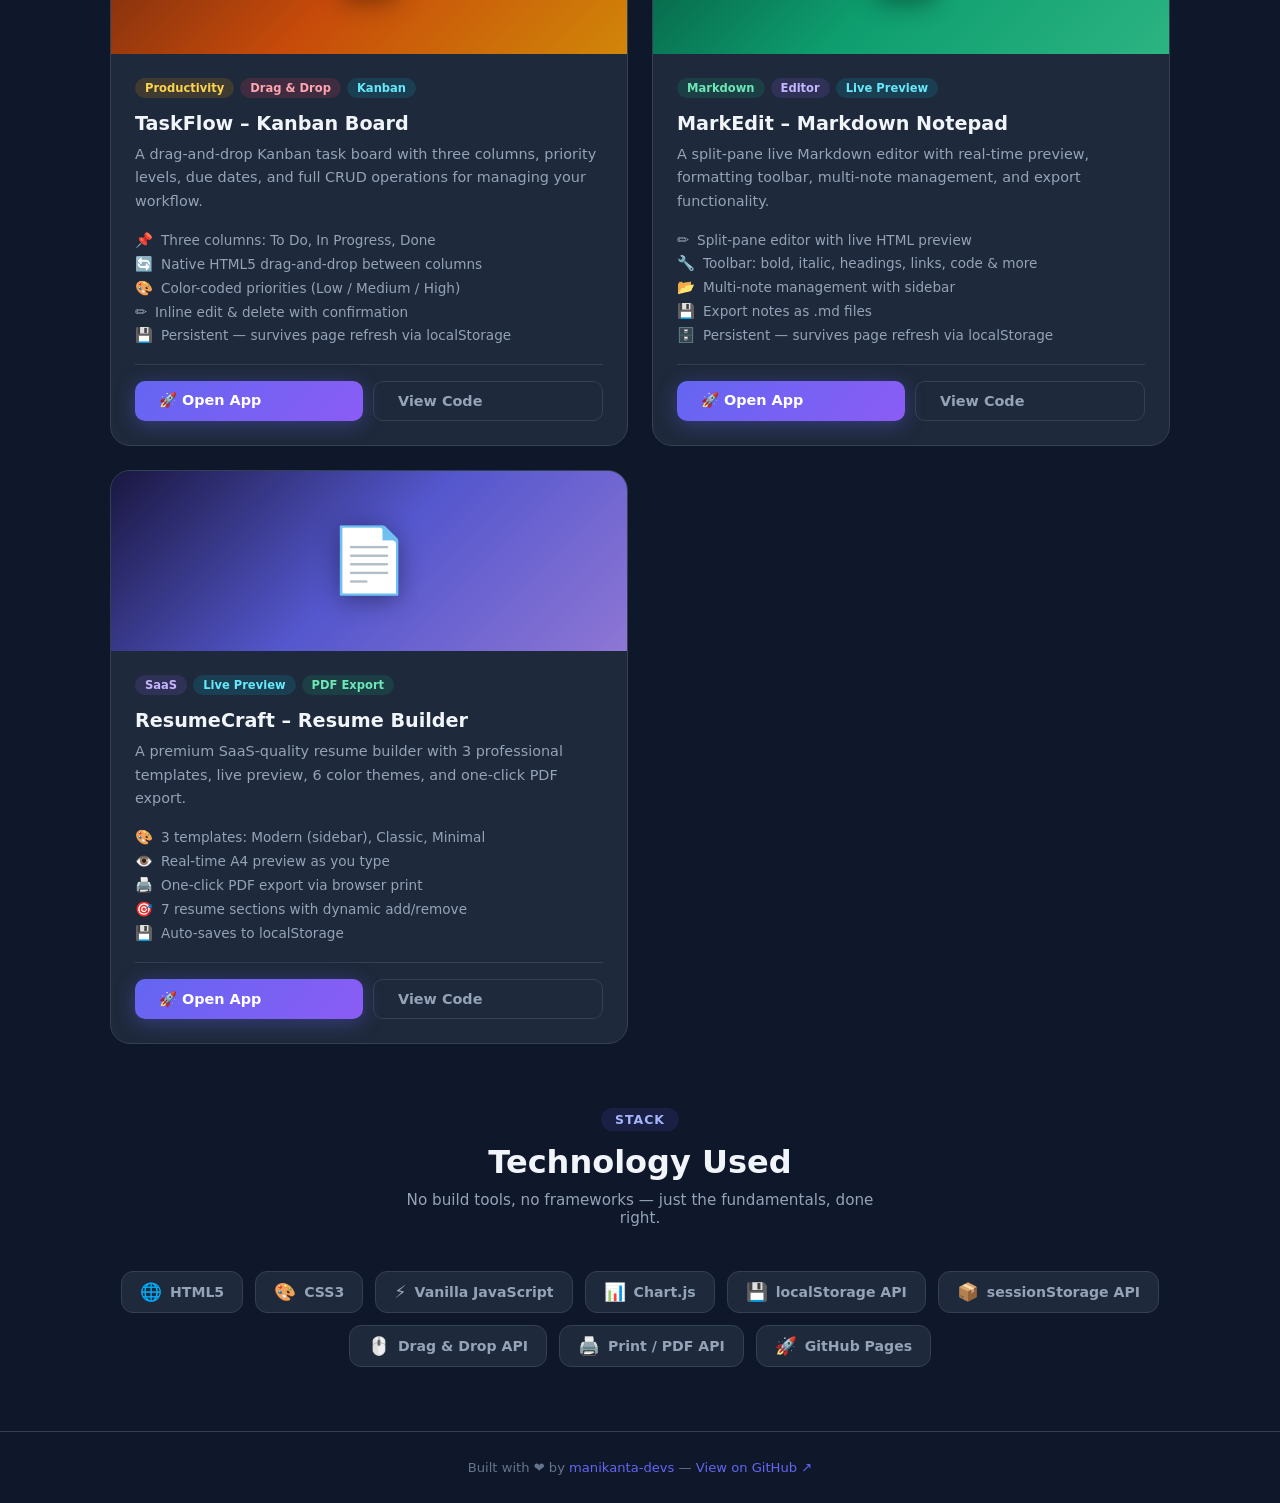
==== commit 4ba5ce1d: "Add ResumeCraft SaaS resume builder, update all project back-links, update portfolio to 5 projects A" ====
--- a/index.html
+++ b/index.html
@@ -123,7 +123,7 @@
     /* ── PROJECT CARDS ───────────────────────────────── */
     .projects-grid {
       display:grid;
-      grid-template-columns:repeat(2,1fr);
+      grid-template-columns:repeat(auto-fit,minmax(340px,1fr));
       gap:24px;
     }
 
@@ -159,6 +159,7 @@
     .banner-quizmaster  { background:linear-gradient(135deg,#312e81,#4f46e5,#7c3aed); }
     .banner-taskflow    { background:linear-gradient(135deg,#7c2d12,#ea580c,#f59e0b); }
     .banner-markedit    { background:linear-gradient(135deg,#065f46,#10b981,#34d399); }
+    .banner-resumecraft { background:linear-gradient(135deg,#1e1b4b,#6366f1,#a78bfa); }
 
     .card-body { padding:24px; flex:1; display:flex; flex-direction:column; }
 
@@ -214,9 +215,6 @@
     footer a:hover { text-decoration:underline; }
 
     /* ── RESPONSIVE ──────────────────────────────────── */
-    @media (max-width:768px) {
-      .projects-grid { grid-template-columns:1fr; }
-    }
     @media (max-width:600px) {
       nav { padding:0 16px; }
       .nav-links { gap:16px; }
@@ -251,8 +249,8 @@
 
 <!-- STATS STRIP -->
 <div class="stats-strip">
-  <div class="stat"><div class="val">4</div><div class="lbl">Projects</div></div>
-  <div class="stat"><div class="val">20+</div><div class="lbl">Features</div></div>
+  <div class="stat"><div class="val">5</div><div class="lbl">Projects</div></div>
+  <div class="stat"><div class="val">30+</div><div class="lbl">Features</div></div>
   <div class="stat"><div class="val">0</div><div class="lbl">Dependencies</div></div>
   <div class="stat"><div class="val">100%</div><div class="lbl">Client Side</div></div>
 </div>
@@ -375,6 +373,33 @@
       </div>
     </div>
 
+    <!-- ResumeCraft -->
+    <div class="project-card">
+      <div class="card-banner banner-resumecraft">
+        <span class="emoji">📄</span>
+      </div>
+      <div class="card-body">
+        <div class="project-tags">
+          <span class="tag tag-purple">SaaS</span>
+          <span class="tag tag-blue">Live Preview</span>
+          <span class="tag tag-green">PDF Export</span>
+        </div>
+        <h3>ResumeCraft – Resume Builder</h3>
+        <p>A premium SaaS-quality resume builder with 3 professional templates, live preview, 6 color themes, and one-click PDF export.</p>
+        <ul class="feature-list">
+          <li><span>🎨</span> 3 templates: Modern (sidebar), Classic, Minimal</li>
+          <li><span>👁️</span> Real-time A4 preview as you type</li>
+          <li><span>🖨️</span> One-click PDF export via browser print</li>
+          <li><span>🎯</span> 7 resume sections with dynamic add/remove</li>
+          <li><span>💾</span> Auto-saves to localStorage</li>
+        </ul>
+        <div class="card-footer">
+          <a href="resumecraft/index.html" class="btn btn-gradient">🚀 Open App</a>
+          <a href="https://github.com/manikanta-devs/Project-/tree/main/resumecraft" target="_blank" class="btn btn-ghost">View Code</a>
+        </div>
+      </div>
+    </div>
+
   </div>
 </section>
 
@@ -393,6 +418,7 @@
     <div class="tech-chip"><span class="tc-icon">💾</span> localStorage API</div>
     <div class="tech-chip"><span class="tc-icon">📦</span> sessionStorage API</div>
     <div class="tech-chip"><span class="tc-icon">🖱️</span> Drag &amp; Drop API</div>
+    <div class="tech-chip"><span class="tc-icon">🖨️</span> Print / PDF API</div>
     <div class="tech-chip"><span class="tc-icon">🚀</span> GitHub Pages</div>
   </div>
 </section>
